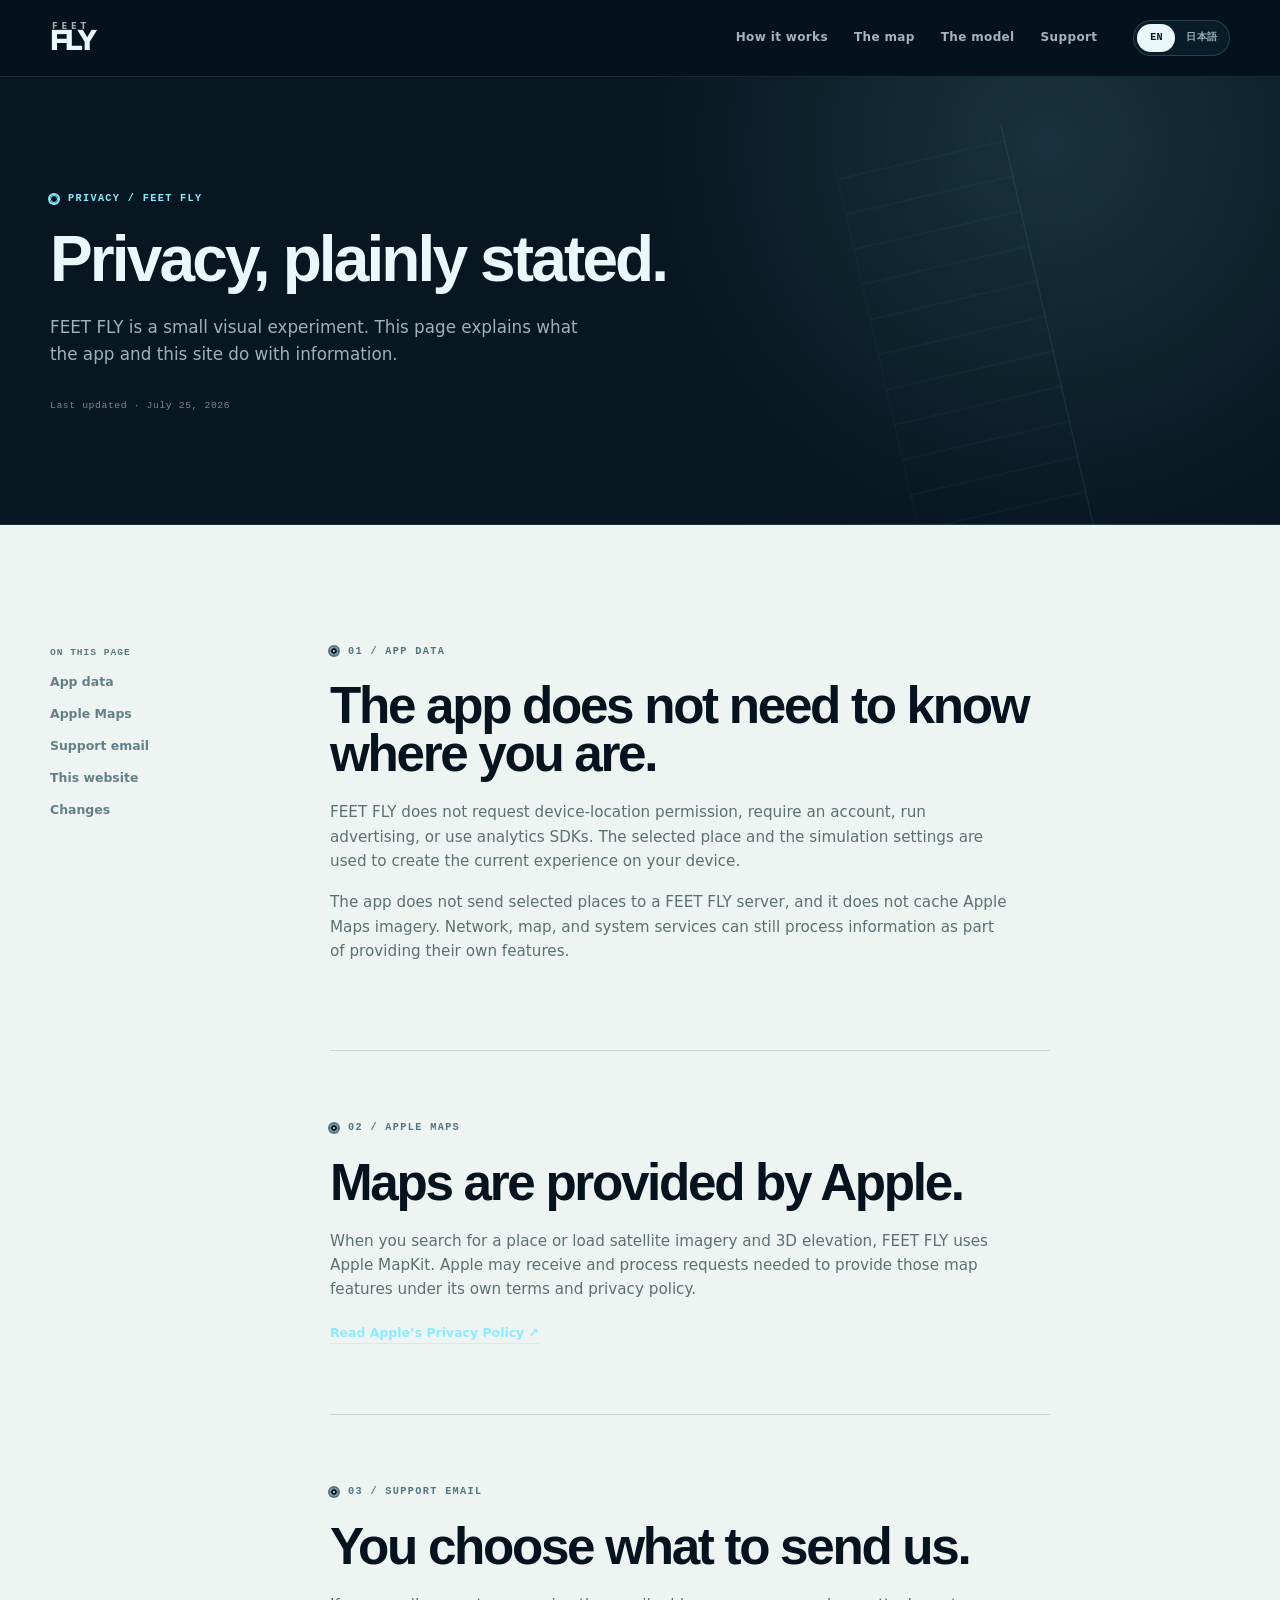
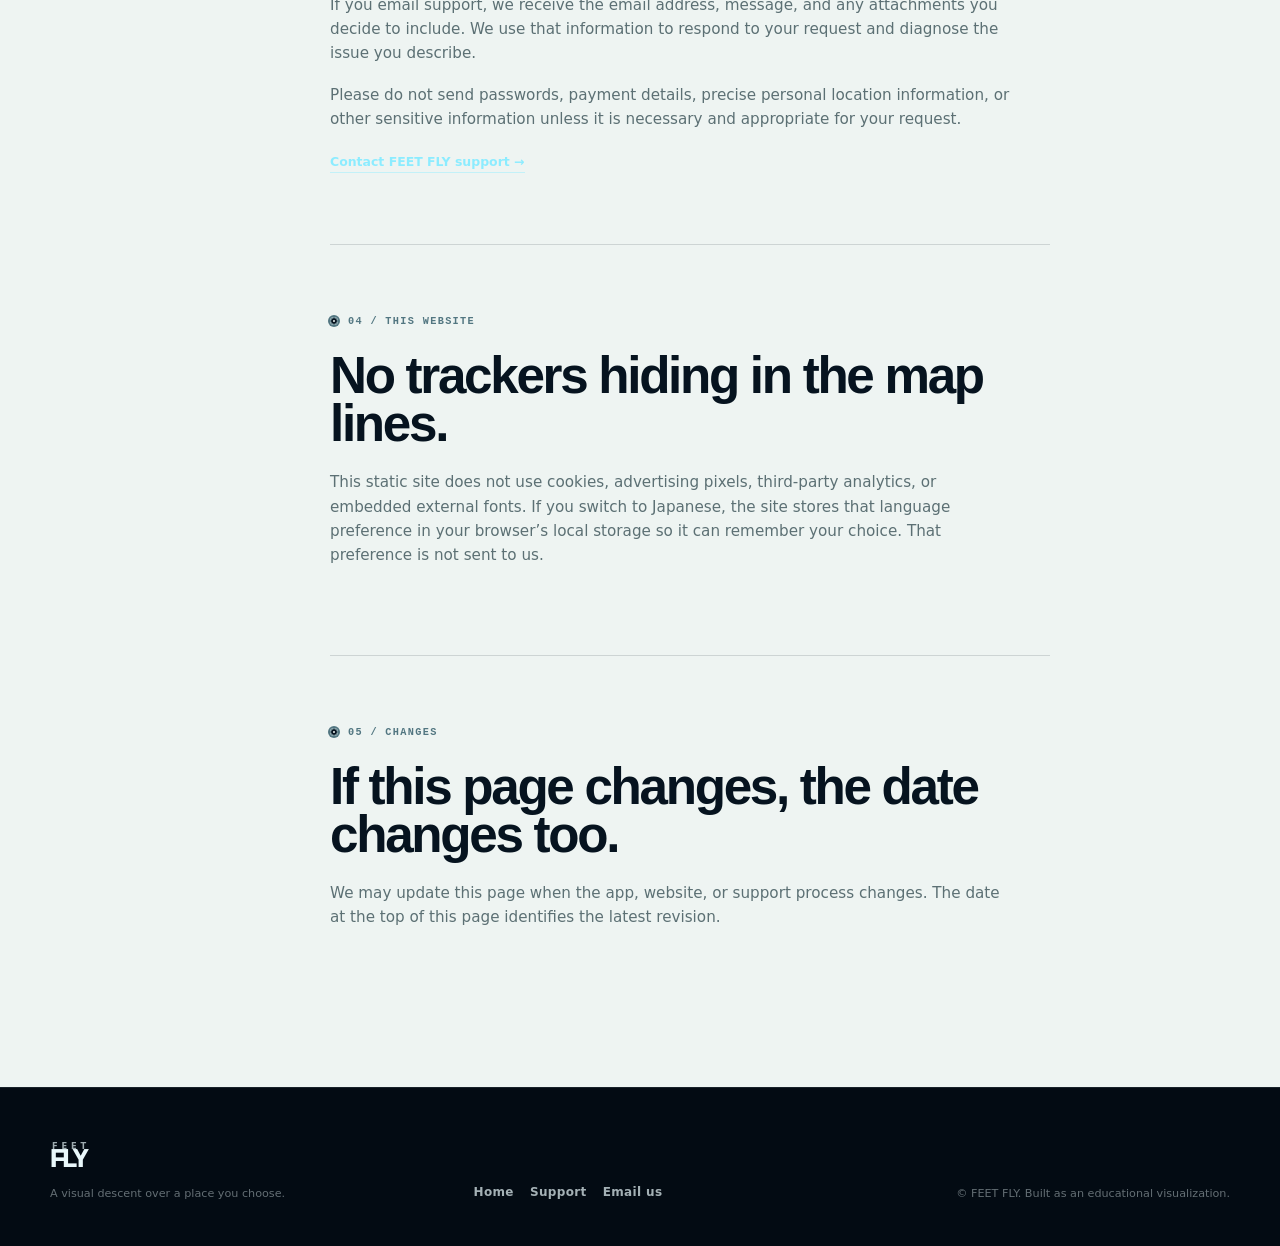
==== docs/privacy/index.html @ aeab9a3f "feat: publish FEET FLY support site" ====
<!doctype html>
<html lang="en">
<head>
  <meta charset="utf-8">
  <meta name="viewport" content="width=device-width, initial-scale=1">
  <meta name="theme-color" content="#06131f">
  <meta name="description" data-i18n-meta="privacy.description" content="Privacy information for the FEET FLY app and website.">
  <link rel="icon" href="../favicon.svg" type="image/svg+xml">
  <title data-i18n="privacy.title">FEET FLY Privacy</title>
  <link rel="stylesheet" href="../styles.css">
</head>
<body data-page="privacy">
  <a class="skip-link" href="#main" data-i18n="common.skip">Skip to content</a>

  <header class="site-header">
    <div class="container nav-shell">
      <a class="brand" href="../" aria-label="FEET FLY home"><span>FEET</span><strong>FLY</strong></a>
      <nav class="site-nav" data-i18n-aria-label="common.nav.primary" aria-label="Primary navigation">
        <a href="../#how-it-works" data-i18n="common.nav.how">How it works</a>
        <a href="../#map-driven" data-i18n="common.nav.map">The map</a>
        <a href="../#model" data-i18n="common.nav.model">The model</a>
        <a href="../support/" data-i18n="common.nav.support">Support</a>
      </nav>
      <div class="header-tools">
        <div class="language-switch" role="group" data-i18n-aria-label="common.language" aria-label="Language">
          <button type="button" class="language-button is-active" data-language="en" aria-pressed="true">EN</button>
          <button type="button" class="language-button" data-language="ja" aria-pressed="false">日本語</button>
        </div>
      </div>
    </div>
  </header>

  <main id="main">
    <section class="subpage-hero privacy-hero" aria-labelledby="page-title">
      <div class="container subpage-hero-inner">
        <p class="eyebrow"><span class="eyebrow-mark"></span><span data-i18n="privacy.hero.eyebrow">Privacy / FEET FLY</span></p>
        <h1 id="page-title" data-i18n="privacy.hero.title">Privacy, plainly stated.</h1>
        <p class="subpage-lede" data-i18n="privacy.hero.lede">FEET FLY is a small visual experiment. This page explains what the app and this site do with information.</p>
        <p class="last-updated"><span data-i18n="privacy.updatedLabel">Last updated</span> · <time datetime="2026-07-25" data-i18n="privacy.updatedDate">July 25, 2026</time></p>
      </div>
    </section>

    <section class="section section-light privacy-section">
      <div class="container privacy-layout">
        <aside class="privacy-index" aria-label="Privacy page sections">
          <span class="contact-kicker" data-i18n="privacy.index.kicker">On this page</span>
          <a href="#app-data" data-i18n="privacy.index.app">App data</a>
          <a href="#maps" data-i18n="privacy.index.maps">Apple Maps</a>
          <a href="#support-data" data-i18n="privacy.index.support">Support email</a>
          <a href="#site-data" data-i18n="privacy.index.site">This website</a>
          <a href="#changes" data-i18n="privacy.index.changes">Changes</a>
        </aside>

        <div class="privacy-copy">
          <section id="app-data" class="privacy-block">
            <p class="eyebrow eyebrow-dark"><span class="eyebrow-mark"></span><span data-i18n="privacy.app.eyebrow">01 / App data</span></p>
            <h2 data-i18n="privacy.app.title">The app does not need to know where you are.</h2>
            <p data-i18n="privacy.app.body1">FEET FLY does not request device-location permission, require an account, run advertising, or use analytics SDKs. The selected place and the simulation settings are used to create the current experience on your device.</p>
            <p data-i18n="privacy.app.body2">The app does not send selected places to a FEET FLY server, and it does not cache Apple Maps imagery. Network, map, and system services can still process information as part of providing their own features.</p>
          </section>

          <section id="maps" class="privacy-block">
            <p class="eyebrow eyebrow-dark"><span class="eyebrow-mark"></span><span data-i18n="privacy.maps.eyebrow">02 / Apple Maps</span></p>
            <h2 data-i18n="privacy.maps.title">Maps are provided by Apple.</h2>
            <p data-i18n="privacy.maps.body">When you search for a place or load satellite imagery and 3D elevation, FEET FLY uses Apple MapKit. Apple may receive and process requests needed to provide those map features under its own terms and privacy policy.</p>
            <a class="text-link" href="https://www.apple.com/legal/privacy/" target="_blank" rel="noreferrer" data-i18n="privacy.maps.link">Read Apple’s Privacy Policy ↗</a>
          </section>

          <section id="support-data" class="privacy-block">
            <p class="eyebrow eyebrow-dark"><span class="eyebrow-mark"></span><span data-i18n="privacy.support.eyebrow">03 / Support email</span></p>
            <h2 data-i18n="privacy.support.title">You choose what to send us.</h2>
            <p data-i18n="privacy.support.body1">If you email support, we receive the email address, message, and any attachments you decide to include. We use that information to respond to your request and diagnose the issue you describe.</p>
            <p data-i18n="privacy.support.body2">Please do not send passwords, payment details, precise personal location information, or other sensitive information unless it is necessary and appropriate for your request.</p>
            <a class="text-link" data-support-link href="mailto:raio.kharlharary@gmail.com" data-i18n="privacy.support.link">Contact FEET FLY support →</a>
          </section>

          <section id="site-data" class="privacy-block">
            <p class="eyebrow eyebrow-dark"><span class="eyebrow-mark"></span><span data-i18n="privacy.site.eyebrow">04 / This website</span></p>
            <h2 data-i18n="privacy.site.title">No trackers hiding in the map lines.</h2>
            <p data-i18n="privacy.site.body">This static site does not use cookies, advertising pixels, third-party analytics, or embedded external fonts. If you switch to Japanese, the site stores that language preference in your browser’s local storage so it can remember your choice. That preference is not sent to us.</p>
          </section>

          <section id="changes" class="privacy-block privacy-block-last">
            <p class="eyebrow eyebrow-dark"><span class="eyebrow-mark"></span><span data-i18n="privacy.changes.eyebrow">05 / Changes</span></p>
            <h2 data-i18n="privacy.changes.title">If this page changes, the date changes too.</h2>
            <p data-i18n="privacy.changes.body">We may update this page when the app, website, or support process changes. The date at the top of this page identifies the latest revision.</p>
          </section>
        </div>
      </div>
    </section>
  </main>

  <footer class="site-footer">
    <div class="container footer-grid">
      <div>
        <a class="brand brand-footer" href="../" aria-label="FEET FLY home"><span>FEET</span><strong>FLY</strong></a>
        <p class="footer-note" data-i18n="common.footer.note">A visual descent over a place you choose.</p>
      </div>
      <div class="footer-links">
        <a href="../" data-i18n="common.nav.home">Home</a>
        <a href="../support/" data-i18n="common.nav.support">Support</a>
        <a data-support-link href="mailto:raio.kharlharary@gmail.com" data-i18n="common.footer.email">Email us</a>
      </div>
      <p class="footer-copyright" data-i18n="common.footer.copyright">© FEET FLY. Built as an educational visualization.</p>
    </div>
  </footer>

  <script src="../site.js" defer></script>
</body>
</html>
---- docs/styles.css ----
@charset "UTF-8";

:root {
  color-scheme: dark;
  --ink: #06131f;
  --ink-deep: #030b13;
  --panel: #0c2230;
  --panel-light: #123545;
  --ice: #e9f8fb;
  --muted: #9cb2bb;
  --muted-dark: #5c747c;
  --line: rgba(205, 241, 246, 0.17);
  --line-dark: rgba(6, 19, 31, 0.14);
  --cyan: #8cecff;
  --cyan-soft: #c7f5fb;
  --amber: #ffb76f;
  --lime: #d9ef9b;
  --paper: #eef4f2;
  --paper-deep: #dce7e4;
  --shadow: 0 24px 80px rgba(0, 10, 17, 0.2);
  --radius-large: 32px;
  --radius-medium: 20px;
  --display: ui-rounded, "Avenir Next", "SF Pro Display", -apple-system, BlinkMacSystemFont, sans-serif;
  --body: ui-sans-serif, system-ui, -apple-system, BlinkMacSystemFont, "Helvetica Neue", sans-serif;
  --mono: ui-monospace, "SF Mono", SFMono-Regular, Menlo, Consolas, monospace;
}

* {
  box-sizing: border-box;
}

html {
  scroll-behavior: smooth;
}

body {
  margin: 0;
  min-width: 320px;
  overflow-x: hidden;
  background: var(--ink);
  color: var(--ice);
  font-family: var(--body);
  font-size: 16px;
  line-height: 1.6;
  text-rendering: optimizeLegibility;
}

body::selection {
  background: var(--cyan);
  color: var(--ink);
}

a {
  color: inherit;
  text-decoration: none;
}

button,
a {
  -webkit-tap-highlight-color: transparent;
}

button {
  color: inherit;
  font: inherit;
}

button:focus-visible,
a:focus-visible,
summary:focus-visible {
  outline: 3px solid var(--amber);
  outline-offset: 4px;
}

img,
svg {
  display: block;
  max-width: 100%;
}

h1,
h2,
h3,
p {
  margin-top: 0;
}

h1,
h2,
h3 {
  font-family: var(--display);
  letter-spacing: -0.045em;
}

h1,
h2,
h3,
p {
  margin-bottom: 0;
}

sup {
  font-size: 0.48em;
  letter-spacing: 0;
  vertical-align: super;
}

.container {
  width: min(1180px, calc(100% - 48px));
  margin: 0 auto;
}

.narrow-container {
  width: min(720px, calc(100% - 48px));
  margin: 0 auto;
}

.skip-link {
  position: fixed;
  top: 12px;
  left: 12px;
  z-index: 50;
  padding: 10px 14px;
  border-radius: 999px;
  background: var(--amber);
  color: var(--ink);
  font-size: 0.78rem;
  font-weight: 800;
  transform: translateY(-160%);
  transition: transform 180ms ease;
}

.skip-link:focus {
  transform: translateY(0);
}

.site-header {
  position: sticky;
  top: 0;
  z-index: 20;
  border-bottom: 1px solid rgba(205, 241, 246, 0.1);
  background: rgba(6, 19, 31, 0.82);
  backdrop-filter: blur(18px);
}

.nav-shell {
  display: flex;
  min-height: 76px;
  align-items: center;
  gap: 36px;
}

.brand {
  display: inline-flex;
  flex-direction: column;
  flex: 0 0 auto;
  width: max-content;
  line-height: 0.82;
  transition: color 180ms ease, transform 180ms ease;
}

.brand:hover {
  color: var(--cyan);
  transform: translateY(-1px);
}

.brand span {
  padding-left: 0.25em;
  color: rgba(233, 248, 251, 0.68);
  font-size: 0.52rem;
  font-weight: 900;
  letter-spacing: 0.46em;
}

.brand strong {
  font-family: var(--display);
  font-size: 1.75rem;
  font-weight: 950;
  letter-spacing: -0.08em;
}

.site-nav {
  display: flex;
  align-items: center;
  gap: 26px;
  margin-left: auto;
}

.site-nav a,
.footer-links a {
  position: relative;
  color: rgba(233, 248, 251, 0.7);
  font-size: 0.75rem;
  font-weight: 750;
  letter-spacing: 0.03em;
  transition: color 180ms ease;
}

.site-nav a::after {
  position: absolute;
  right: 0;
  bottom: -7px;
  left: 0;
  height: 1px;
  background: var(--cyan);
  content: "";
  transform: scaleX(0);
  transform-origin: right;
  transition: transform 180ms ease;
}

.site-nav a:hover,
.site-nav a.is-current,
.footer-links a:hover {
  color: var(--ice);
}

.site-nav a:hover::after,
.site-nav a.is-current::after {
  transform: scaleX(1);
  transform-origin: left;
}

.header-tools {
  flex: 0 0 auto;
}

.language-switch {
  display: inline-flex;
  align-items: center;
  gap: 2px;
  padding: 3px;
  border: 1px solid var(--line);
  border-radius: 999px;
  background: rgba(10, 33, 47, 0.72);
}

.language-button {
  min-width: 38px;
  padding: 6px 9px;
  border: 0;
  border-radius: 999px;
  background: transparent;
  color: var(--muted);
  cursor: pointer;
  font-family: var(--mono);
  font-size: 0.63rem;
  font-weight: 750;
  letter-spacing: 0.02em;
  transition: background 180ms ease, color 180ms ease;
}

.language-button:hover,
.language-button.is-active {
  background: var(--ice);
  color: var(--ink);
}

.hero-section {
  position: relative;
  isolation: isolate;
  min-height: 720px;
  overflow: hidden;
  background:
    radial-gradient(circle at 76% 20%, rgba(140, 236, 255, 0.13), transparent 29rem),
    radial-gradient(circle at 10% 100%, rgba(255, 183, 111, 0.08), transparent 26rem),
    var(--ink);
}

.hero-section::before {
  position: absolute;
  z-index: -1;
  inset: 0;
  background-image: linear-gradient(rgba(140, 236, 255, 0.035) 1px, transparent 1px), linear-gradient(90deg, rgba(140, 236, 255, 0.035) 1px, transparent 1px);
  background-size: 72px 72px;
  mask-image: linear-gradient(to bottom, black, transparent 80%);
  content: "";
  pointer-events: none;
}

.hero-grid {
  display: grid;
  min-height: 720px;
  align-items: center;
  gap: 64px;
  grid-template-columns: minmax(280px, 0.84fr) minmax(400px, 1.16fr);
  padding-top: 84px;
  padding-bottom: 100px;
}

.hero-copy {
  position: relative;
  z-index: 1;
  padding: 22px 0;
}

.eyebrow {
  display: flex;
  align-items: center;
  gap: 10px;
  margin-bottom: 24px;
  color: var(--cyan);
  font-family: var(--mono);
  font-size: 0.64rem;
  font-weight: 750;
  letter-spacing: 0.13em;
  line-height: 1.3;
  text-transform: uppercase;
}

.eyebrow-mark {
  display: inline-block;
  width: 8px;
  height: 8px;
  border: 1px solid currentColor;
  border-radius: 50%;
  box-shadow: inset 0 0 0 2px var(--ink), 0 0 0 2px currentColor;
}

.eyebrow-dark {
  color: #527681;
}

.hero-copy h1 {
  max-width: 620px;
  margin-bottom: 28px;
  color: var(--ice);
  font-size: clamp(4.3rem, 8vw, 7.8rem);
  font-weight: 900;
  letter-spacing: -0.09em;
  line-height: 0.88;
}

.hero-lede {
  max-width: 490px;
  color: var(--muted);
  font-size: clamp(1rem, 1.4vw, 1.17rem);
  line-height: 1.65;
}

.hero-actions {
  display: flex;
  align-items: center;
  flex-wrap: wrap;
  gap: 12px;
  margin-top: 36px;
}

.button {
  display: inline-flex;
  min-height: 48px;
  align-items: center;
  justify-content: center;
  gap: 16px;
  padding: 12px 17px;
  border: 1px solid transparent;
  border-radius: 999px;
  cursor: pointer;
  font-size: 0.78rem;
  font-weight: 800;
  letter-spacing: 0.01em;
  line-height: 1;
  transition: border-color 180ms ease, background 180ms ease, color 180ms ease, transform 180ms ease;
}

.button:hover {
  transform: translateY(-2px);
}

.button-primary {
  background: var(--ice);
  color: var(--ink);
}

.button-primary:hover {
  background: var(--cyan);
}

.button-quiet {
  border-color: var(--line);
  color: var(--ice);
}

.button-quiet:hover {
  border-color: rgba(140, 236, 255, 0.65);
  background: rgba(140, 236, 255, 0.08);
}

.button-arrow {
  font-size: 1.15rem;
  font-weight: 500;
  line-height: 0.7;
}

.availability-chip {
  display: inline-flex;
  align-items: center;
  gap: 8px;
  margin-top: 19px;
  color: rgba(233, 248, 251, 0.58);
  font-family: var(--mono);
  font-size: 0.59rem;
  font-weight: 750;
  letter-spacing: 0.08em;
  text-transform: uppercase;
}

.availability-dot {
  display: inline-block;
  width: 6px;
  height: 6px;
  border: 1px solid var(--amber);
  border-radius: 50%;
}

.hero-note {
  display: flex;
  max-width: 360px;
  align-items: flex-start;
  gap: 12px;
  margin-top: 76px;
}

.note-rule {
  display: block;
  flex: 0 0 24px;
  height: 1px;
  margin-top: 0.65em;
  background: var(--amber);
}

.hero-note p {
  color: rgba(233, 248, 251, 0.48);
  font-size: 0.69rem;
  line-height: 1.45;
}

.hero-visual-wrap {
  position: relative;
  width: 100%;
  max-width: 630px;
  justify-self: end;
}

.visual-caption {
  display: flex;
  align-items: center;
  gap: 12px;
  margin-bottom: 14px;
  color: rgba(233, 248, 251, 0.48);
  font-family: var(--mono);
  font-size: 0.58rem;
  letter-spacing: 0.1em;
}

.caption-line {
  flex: 1;
  height: 1px;
  background: var(--line);
}

.flight-panel {
  position: relative;
  overflow: hidden;
  border: 1px solid rgba(205, 241, 246, 0.22);
  border-radius: var(--radius-large);
  background: linear-gradient(145deg, rgba(17, 54, 69, 0.88), rgba(5, 18, 29, 0.96));
  box-shadow: 0 38px 100px rgba(0, 0, 0, 0.34), inset 0 1px 0 rgba(233, 248, 251, 0.09);
  transform: rotate(1.2deg);
  transition: transform 500ms cubic-bezier(0.22, 1, 0.36, 1), box-shadow 500ms ease;
}

.flight-panel:hover,
.flight-panel.is-descending {
  box-shadow: 0 46px 120px rgba(0, 0, 0, 0.43), inset 0 1px 0 rgba(233, 248, 251, 0.12);
  transform: rotate(0deg) translateY(-4px);
}

.flight-panel-top,
.flight-panel-bottom {
  display: flex;
  align-items: center;
  justify-content: space-between;
  gap: 16px;
  padding: 18px 22px;
}

.flight-panel-top {
  border-bottom: 1px solid rgba(205, 241, 246, 0.12);
  color: rgba(233, 248, 251, 0.55);
  font-family: var(--mono);
  font-size: 0.57rem;
  letter-spacing: 0.08em;
}

.live-status {
  display: inline-flex;
  align-items: center;
  gap: 8px;
}

.status-dot {
  display: inline-block;
  width: 7px;
  height: 7px;
  border-radius: 50%;
  background: var(--lime);
  box-shadow: 0 0 0 4px rgba(217, 239, 155, 0.1), 0 0 18px rgba(217, 239, 155, 0.55);
}

.panel-location {
  overflow: hidden;
  max-width: 46%;
  text-overflow: ellipsis;
  white-space: nowrap;
}

.map-art {
  position: relative;
  min-height: 532px;
  overflow: hidden;
  background:
    radial-gradient(circle at 56% 15%, rgba(140, 236, 255, 0.17), transparent 24%),
    linear-gradient(135deg, #0c2a39, #071721 76%);
}

.map-art::before,
.console-map::before {
  position: absolute;
  z-index: 1;
  inset: 0;
  background: linear-gradient(120deg, transparent 28%, rgba(140, 236, 255, 0.05) 29%, transparent 30%), linear-gradient(25deg, transparent 64%, rgba(255, 183, 111, 0.05) 65%, transparent 66%);
  background-size: 92px 92px, 137px 137px;
  content: "";
  pointer-events: none;
}

.map-svg {
  position: absolute;
  z-index: 0;
  inset: 0;
  width: 100%;
  height: 100%;
}

.contour {
  fill: none;
  stroke: rgba(177, 232, 237, 0.24);
  stroke-width: 1.1;
}

.contour-far {
  stroke: rgba(177, 232, 237, 0.13);
}

.contour-strong {
  stroke: rgba(255, 183, 111, 0.24);
}

.road-line {
  fill: none;
  stroke: rgba(233, 248, 251, 0.16);
  stroke-width: 1.2;
}

.road-line-light {
  stroke: rgba(140, 236, 255, 0.22);
}

.route-line {
  stroke-dasharray: 900;
  stroke-dashoffset: 260;
}

.route-dash {
  opacity: 0.75;
}

.map-label,
.map-coordinates {
  position: absolute;
  z-index: 3;
  color: rgba(233, 248, 251, 0.57);
  font-family: var(--mono);
  font-size: 0.56rem;
  letter-spacing: 0.11em;
}

.map-label-top {
  top: 27px;
  left: 27px;
}

.map-label-bottom {
  right: 28px;
  bottom: 30px;
  color: var(--lime);
}

.map-coordinates {
  right: 25px;
  bottom: 65px;
  display: grid;
  gap: 3px;
  color: rgba(233, 248, 251, 0.42);
  font-size: 0.49rem;
  text-align: right;
}

.flight-marker {
  position: absolute;
  z-index: 4;
  top: 12%;
  left: 51.8%;
  display: grid;
  width: 22px;
  height: 22px;
  place-items: center;
  border: 1px solid rgba(233, 248, 251, 0.9);
  border-radius: 50%;
  background: rgba(6, 19, 31, 0.88);
  box-shadow: 0 0 0 6px rgba(140, 236, 255, 0.1), 0 0 28px rgba(140, 236, 255, 0.42);
  transform: translate(-50%, -50%);
}

.flight-marker span {
  width: 6px;
  height: 6px;
  border-radius: 50%;
  background: var(--cyan);
}

.altitude-readout {
  position: absolute;
  z-index: 3;
  right: 26px;
  bottom: 28px;
  text-align: right;
}

.readout-label {
  display: block;
  color: rgba(233, 248, 251, 0.5);
  font-family: var(--mono);
  font-size: 0.54rem;
  font-weight: 750;
  letter-spacing: 0.13em;
  line-height: 1.2;
  text-transform: uppercase;
}

.readout-value {
  display: flex;
  align-items: baseline;
  justify-content: flex-end;
  gap: 7px;
  margin-top: 4px;
}

.readout-value strong {
  color: var(--ice);
  font-family: var(--mono);
  font-size: clamp(2rem, 4vw, 3.25rem);
  font-weight: 500;
  letter-spacing: -0.09em;
  line-height: 0.9;
}

.readout-value span {
  color: var(--cyan);
  font-family: var(--mono);
  font-size: 0.65rem;
  font-weight: 750;
}

.flight-panel-bottom {
  border-top: 1px solid rgba(205, 241, 246, 0.12);
}

.phase-readout {
  display: block;
  margin-top: 5px;
  color: var(--cyan);
  font-family: var(--mono);
  font-size: 0.62rem;
  font-weight: 800;
  letter-spacing: 0.11em;
}

.demo-button {
  display: inline-flex;
  align-items: center;
  gap: 9px;
  padding: 11px 13px 11px 10px;
  border: 1px solid rgba(140, 236, 255, 0.3);
  border-radius: 999px;
  background: rgba(140, 236, 255, 0.08);
  color: var(--ice);
  cursor: pointer;
  font-size: 0.72rem;
  font-weight: 800;
  transition: background 180ms ease, border-color 180ms ease, transform 180ms ease;
}

.demo-button:hover {
  border-color: var(--cyan);
  background: rgba(140, 236, 255, 0.17);
  transform: translateY(-1px);
}

.demo-button-icon {
  display: grid;
  width: 24px;
  height: 24px;
  place-items: center;
  border-radius: 50%;
  background: var(--cyan);
  color: var(--ink);
  font-size: 1rem;
  line-height: 1;
}

.visual-footnote {
  margin-top: 15px;
  color: rgba(233, 248, 251, 0.36);
  font-family: var(--mono);
  font-size: 0.58rem;
  letter-spacing: 0.04em;
}

.signal-strip {
  border-top: 1px solid rgba(205, 241, 246, 0.1);
  border-bottom: 1px solid rgba(205, 241, 246, 0.1);
  background: #0a1d2a;
}

.signal-grid {
  display: grid;
  grid-template-columns: repeat(4, 1fr);
}

.signal-item {
  display: flex;
  min-height: 76px;
  align-items: center;
  gap: 12px;
  padding: 18px 20px;
  border-right: 1px solid rgba(205, 241, 246, 0.1);
  color: var(--muted);
  font-family: var(--mono);
  font-size: 0.62rem;
  font-weight: 700;
  letter-spacing: 0.04em;
}

.signal-item:first-child {
  border-left: 1px solid rgba(205, 241, 246, 0.1);
}

.signal-item-accent {
  color: var(--lime);
}

.signal-symbol {
  display: grid;
  width: 24px;
  height: 24px;
  flex: 0 0 24px;
  place-items: center;
  border: 1px solid currentColor;
  border-radius: 50%;
  font-size: 0.9rem;
  font-weight: 400;
}

.section {
  padding: 140px 0;
}

.section-light {
  background: var(--paper);
  color: var(--ink);
}

.section-dark {
  background: var(--ink);
  color: var(--ice);
}

.section-heading {
  max-width: 790px;
}

.section-heading-wide {
  margin-bottom: 62px;
}

.section-heading h2,
.section-copy h2,
.closing-inner h2,
.subpage-hero h1,
.support-closing h2,
.privacy-block h2 {
  font-size: clamp(2.8rem, 5vw, 5.3rem);
  font-weight: 900;
  line-height: 0.94;
}

.section-intro {
  max-width: 480px;
  margin-top: 25px;
  color: var(--muted-dark);
  font-size: 1.02rem;
}

.steps-grid {
  display: grid;
  gap: 16px;
  grid-template-columns: repeat(3, 1fr);
}

.step-card {
  min-height: 330px;
  padding: 25px;
  border: 1px solid rgba(6, 19, 31, 0.12);
  border-radius: var(--radius-medium);
  background: rgba(255, 255, 255, 0.33);
  transition: border-color 180ms ease, background 180ms ease, transform 180ms ease;
}

.step-card:hover {
  border-color: rgba(6, 19, 31, 0.28);
  background: rgba(255, 255, 255, 0.68);
  transform: translateY(-5px);
}

.step-card-raised {
  background: #d4e4df;
  transform: translateY(-18px);
}

.step-card-raised:hover {
  transform: translateY(-23px);
}

.step-top {
  display: flex;
  align-items: center;
  justify-content: space-between;
  margin-bottom: 66px;
}

.step-number {
  color: #59777e;
  font-family: var(--mono);
  font-size: 0.7rem;
  font-weight: 800;
  letter-spacing: 0.1em;
}

.step-icon {
  display: grid;
  width: 42px;
  height: 42px;
  place-items: center;
  border: 1px solid rgba(6, 19, 31, 0.2);
  border-radius: 50%;
  color: #1a4a56;
  font-size: 1.4rem;
  line-height: 1;
}

.step-card h3 {
  margin-bottom: 12px;
  font-size: 1.55rem;
  font-weight: 850;
  letter-spacing: -0.06em;
}

.step-card p {
  color: #587079;
  font-size: 0.9rem;
  line-height: 1.55;
}

.step-meta {
  display: inline-block;
  margin-top: 25px;
  color: #66858c;
  font-family: var(--mono);
  font-size: 0.6rem;
  font-weight: 800;
  letter-spacing: 0.12em;
}

.map-section {
  position: relative;
  overflow: hidden;
  background:
    radial-gradient(circle at 82% 42%, rgba(140, 236, 255, 0.1), transparent 28rem),
    #071722;
}

.map-section::after {
  position: absolute;
  right: -180px;
  bottom: -240px;
  width: 520px;
  height: 520px;
  border: 1px solid rgba(140, 236, 255, 0.13);
  border-radius: 50%;
  box-shadow: 0 0 0 46px rgba(140, 236, 255, 0.04), 0 0 0 96px rgba(140, 236, 255, 0.025);
  content: "";
  pointer-events: none;
}

.split-grid {
  display: grid;
  align-items: center;
  gap: 86px;
  grid-template-columns: minmax(260px, 0.8fr) minmax(420px, 1.2fr);
}

.section-copy {
  position: relative;
  z-index: 1;
}

.section-copy h2 {
  max-width: 560px;
  margin-bottom: 25px;
}

.section-copy > p:not(.eyebrow) {
  max-width: 520px;
  color: var(--muted);
  font-size: 1rem;
}

.feature-list {
  display: grid;
  gap: 13px;
  margin: 34px 0 30px;
  padding: 0;
  list-style: none;
}

.feature-list li {
  display: flex;
  align-items: flex-start;
  gap: 11px;
  color: rgba(233, 248, 251, 0.78);
  font-size: 0.85rem;
}

.feature-check {
  display: inline-block;
  color: var(--cyan);
  font-family: var(--mono);
  font-weight: 700;
}

.text-link {
  display: inline-flex;
  align-items: center;
  border-bottom: 1px solid rgba(140, 236, 255, 0.44);
  color: var(--cyan);
  font-size: 0.78rem;
  font-weight: 800;
  transition: border-color 180ms ease, color 180ms ease;
}

.text-link:hover {
  border-color: var(--ice);
  color: var(--ice);
}

.console-card {
  position: relative;
  z-index: 1;
  overflow: hidden;
  border: 1px solid rgba(205, 241, 246, 0.18);
  border-radius: 25px;
  background: #0b2634;
  box-shadow: var(--shadow);
  transform: rotate(-1.3deg);
}

.console-top,
.console-bottom {
  display: flex;
  align-items: center;
  justify-content: space-between;
  gap: 14px;
  padding: 17px 20px;
  color: rgba(233, 248, 251, 0.45);
  font-family: var(--mono);
  font-size: 0.54rem;
  letter-spacing: 0.08em;
}

.console-top {
  border-bottom: 1px solid rgba(205, 241, 246, 0.12);
}

.console-bottom {
  border-top: 1px solid rgba(205, 241, 246, 0.12);
}

.console-chip {
  padding: 5px 8px;
  border: 1px solid rgba(140, 236, 255, 0.32);
  border-radius: 999px;
  color: var(--cyan);
  font-size: 0.53rem;
  font-weight: 800;
}

.console-coordinates {
  overflow: hidden;
  text-overflow: ellipsis;
  white-space: nowrap;
}

.console-map {
  position: relative;
  min-height: 430px;
  overflow: hidden;
  background: linear-gradient(135deg, #0d3542, #081821 72%);
}

.console-lines {
  position: absolute;
  inset: -30% -20%;
  background:
    repeating-radial-gradient(ellipse at 55% 62%, transparent 0 33px, rgba(140, 236, 255, 0.1) 34px 35px, transparent 36px 60px),
    linear-gradient(128deg, transparent 38%, rgba(255, 183, 111, 0.15) 38.2% 38.5%, transparent 38.8% 58%, rgba(140, 236, 255, 0.11) 58.2% 58.5%, transparent 58.8%);
  transform: rotate(-8deg);
}

.console-route {
  position: absolute;
  top: 0;
  bottom: 0;
  left: 52%;
  width: 1px;
  background: linear-gradient(var(--cyan), var(--amber) 65%, var(--lime));
  box-shadow: 0 0 15px rgba(140, 236, 255, 0.44);
}

.console-route::before,
.console-route::after {
  position: absolute;
  left: 50%;
  width: 8px;
  height: 8px;
  border: 1px solid var(--ice);
  border-radius: 50%;
  background: var(--ink);
  content: "";
  transform: translateX(-50%);
}

.console-route::before {
  top: 17%;
}

.console-route::after {
  bottom: 13%;
  border-color: var(--lime);
}

.console-route span {
  position: absolute;
  top: 34%;
  left: 50%;
  width: 16px;
  height: 16px;
  border: 1px solid var(--ice);
  border-radius: 50%;
  background: rgba(6, 19, 31, 0.8);
  box-shadow: 0 0 0 6px rgba(140, 236, 255, 0.1), 0 0 20px rgba(140, 236, 255, 0.45);
  transform: translateX(-50%);
}

.console-readout {
  position: absolute;
  z-index: 2;
  display: grid;
  gap: 4px;
  padding: 11px 13px;
  border: 1px solid rgba(205, 241, 246, 0.17);
  border-radius: 11px;
  background: rgba(6, 19, 31, 0.58);
  backdrop-filter: blur(6px);
}

.console-readout small {
  color: rgba(233, 248, 251, 0.52);
  font-family: var(--mono);
  font-size: 0.48rem;
  letter-spacing: 0.1em;
}

.console-readout strong {
  font-family: var(--mono);
  font-size: 1.48rem;
  font-weight: 500;
  letter-spacing: -0.08em;
  line-height: 1;
}

.console-readout span {
  color: var(--cyan);
  font-family: var(--mono);
  font-size: 0.55rem;
  font-weight: 700;
}

.console-readout-alt {
  top: 23px;
  left: 23px;
}

.console-readout-speed {
  right: 23px;
  bottom: 25px;
  text-align: right;
}

.console-phase {
  position: absolute;
  right: 24px;
  top: 24px;
  display: inline-flex;
  align-items: center;
  gap: 8px;
  color: rgba(233, 248, 251, 0.62);
  font-family: var(--mono);
  font-size: 0.51rem;
  letter-spacing: 0.08em;
  text-align: right;
}

.model-section {
  padding-bottom: 120px;
}

.model-grid {
  display: grid;
  gap: 16px;
  grid-template-columns: repeat(3, 1fr);
}

.model-card {
  min-height: 278px;
  padding: 26px;
  border: 1px solid rgba(6, 19, 31, 0.14);
  border-radius: var(--radius-medium);
  background: rgba(255, 255, 255, 0.4);
}

.model-card-accent {
  border-color: rgba(101, 133, 117, 0.45);
  background: #dae8d8;
}

.model-index {
  display: grid;
  width: 40px;
  height: 40px;
  margin-bottom: 47px;
  place-items: center;
  border: 1px solid rgba(6, 19, 31, 0.22);
  border-radius: 50%;
  color: #1f4f58;
  font-family: var(--mono);
  font-size: 1rem;
}

.model-card h3 {
  margin-bottom: 6px;
  font-size: 1.45rem;
}

.model-value {
  margin-bottom: 15px;
  color: #1d535e;
  font-family: var(--mono);
  font-size: 1.24rem;
}

.model-value span {
  font-size: 0.63rem;
}

.model-card > p:last-child {
  color: #61767a;
  font-size: 0.86rem;
  line-height: 1.5;
}

.boundary-card {
  display: grid;
  grid-template-columns: minmax(180px, 0.4fr) 1fr;
  gap: 32px;
  margin-top: 42px;
  padding: 24px 26px;
  border: 1px solid rgba(114, 134, 85, 0.42);
  border-radius: var(--radius-medium);
  background: #e3edd0;
}

.boundary-label {
  display: flex;
  align-items: flex-start;
  gap: 10px;
  color: #4f693f;
  font-family: var(--mono);
  font-size: 0.62rem;
  font-weight: 850;
  letter-spacing: 0.1em;
}

.boundary-dot {
  display: inline-block;
  width: 8px;
  height: 8px;
  margin-top: 0.35em;
  border-radius: 50%;
  background: #86a859;
}

.boundary-card p {
  max-width: 680px;
  color: #526657;
  font-size: 0.9rem;
}

.closing-section {
  position: relative;
  overflow: hidden;
  padding: 105px 0;
  background: #0d2b39;
}

.closing-section::before {
  position: absolute;
  top: -180px;
  right: 11%;
  width: 500px;
  height: 500px;
  border: 1px solid rgba(140, 236, 255, 0.15);
  border-radius: 50%;
  box-shadow: 0 0 0 54px rgba(140, 236, 255, 0.045), 0 0 0 108px rgba(140, 236, 255, 0.02);
  content: "";
  pointer-events: none;
}

.closing-inner {
  position: relative;
  z-index: 1;
  display: flex;
  align-items: flex-end;
  justify-content: space-between;
  gap: 40px;
}

.closing-inner h2 {
  max-width: 600px;
  margin-bottom: 18px;
  color: var(--ice);
}

.closing-inner p:not(.eyebrow) {
  max-width: 520px;
  color: var(--muted);
}

.site-footer {
  border-top: 1px solid rgba(205, 241, 246, 0.1);
  background: var(--ink-deep);
}

.footer-grid {
  display: grid;
  align-items: end;
  gap: 30px;
  grid-template-columns: 1.3fr 1fr 1.4fr;
  padding-top: 43px;
  padding-bottom: 43px;
}

.brand-footer strong {
  font-size: 1.45rem;
}

.footer-note,
.footer-copyright {
  margin-top: 16px;
  color: rgba(233, 248, 251, 0.42);
  font-size: 0.7rem;
}

.footer-links {
  display: flex;
  flex-wrap: wrap;
  gap: 16px;
}

.footer-copyright {
  margin: 0;
  text-align: right;
}

.subpage-hero {
  position: relative;
  overflow: hidden;
  border-bottom: 1px solid rgba(205, 241, 246, 0.1);
  background:
    radial-gradient(circle at 82% 15%, rgba(140, 236, 255, 0.13), transparent 25rem),
    #071722;
}

.subpage-hero::after {
  position: absolute;
  top: 60px;
  right: 8%;
  width: 240px;
  height: 520px;
  border-right: 1px solid rgba(140, 236, 255, 0.2);
  border-left: 1px solid rgba(140, 236, 255, 0.07);
  background: repeating-linear-gradient(0deg, transparent 0 34px, rgba(140, 236, 255, 0.08) 35px 36px);
  content: "";
  opacity: 0.55;
  pointer-events: none;
  transform: rotate(17deg);
}

.subpage-hero-inner {
  position: relative;
  z-index: 1;
  padding-top: 115px;
  padding-bottom: 110px;
}

.subpage-hero h1 {
  max-width: 800px;
  margin-bottom: 25px;
}

.subpage-lede {
  max-width: 550px;
  color: var(--muted);
  font-size: 1.05rem;
}

.subpage-hero .button {
  margin-top: 32px;
}

.last-updated {
  margin-top: 30px;
  color: rgba(233, 248, 251, 0.5);
  font-family: var(--mono);
  font-size: 0.61rem;
  letter-spacing: 0.06em;
}

.support-section,
.privacy-section {
  padding-top: 120px;
}

.support-grid {
  display: grid;
  align-items: start;
  gap: 86px;
  grid-template-columns: minmax(220px, 0.62fr) minmax(400px, 1.38fr);
}

.contact-card {
  position: sticky;
  top: 108px;
  padding: 25px;
  border: 1px solid rgba(6, 19, 31, 0.14);
  border-radius: var(--radius-medium);
  background: #d4e4df;
}

.contact-kicker {
  display: block;
  color: #5d7a80;
  font-family: var(--mono);
  font-size: 0.6rem;
  font-weight: 800;
  letter-spacing: 0.1em;
  text-transform: uppercase;
}

.contact-card h2 {
  margin-top: 18px;
  color: var(--ink);
  font-size: 2.15rem;
  font-weight: 900;
  line-height: 0.98;
}

.contact-list {
  display: grid;
  gap: 12px;
  margin: 34px 0 0;
  padding: 0;
  list-style: none;
}

.contact-list li {
  display: grid;
  grid-template-columns: 25px 1fr;
  gap: 10px;
  color: #4e686e;
  font-size: 0.8rem;
  line-height: 1.35;
}

.contact-list li > span:first-child {
  color: #6c888c;
  font-family: var(--mono);
  font-size: 0.59rem;
  font-weight: 800;
}

.contact-small {
  margin-top: 33px;
  color: #6a7e7e;
  font-size: 0.7rem;
  line-height: 1.45;
}

.compact-heading {
  margin-bottom: 35px;
}

.compact-heading h2 {
  font-size: clamp(2.6rem, 4vw, 4rem);
}

.faq-list {
  border-top: 1px solid rgba(6, 19, 31, 0.17);
}

.faq-list details {
  border-bottom: 1px solid rgba(6, 19, 31, 0.17);
}

.faq-list summary {
  position: relative;
  display: flex;
  min-height: 78px;
  align-items: center;
  justify-content: space-between;
  gap: 22px;
  padding: 18px 39px 18px 0;
  cursor: pointer;
  color: var(--ink);
  font-family: var(--display);
  font-size: 1.1rem;
  font-weight: 800;
  letter-spacing: -0.03em;
  list-style: none;
}

.faq-list summary::-webkit-details-marker {
  display: none;
}

.faq-list summary::after {
  position: absolute;
  right: 2px;
  content: "+";
  color: #51727a;
  font-family: var(--mono);
  font-size: 1.3rem;
  font-weight: 400;
  transition: transform 180ms ease;
}

.faq-list details[open] summary::after {
  transform: rotate(45deg);
}

.faq-list details p {
  max-width: 650px;
  padding: 0 38px 23px 0;
  color: #5d7378;
  font-size: 0.88rem;
  line-height: 1.65;
}

.support-closing {
  padding: 120px 0;
  background:
    radial-gradient(circle at 70% 45%, rgba(255, 183, 111, 0.09), transparent 25rem),
    var(--ink);
}

.support-closing h2 {
  max-width: 620px;
  margin-bottom: 20px;
}

.support-closing p:not(.eyebrow) {
  max-width: 530px;
  margin-bottom: 28px;
  color: var(--muted);
}

.text-link-light {
  color: var(--cyan);
}

.privacy-hero::after {
  right: 17%;
  width: 170px;
  transform: rotate(-13deg);
}

.privacy-layout {
  display: grid;
  align-items: start;
  gap: 90px;
  grid-template-columns: 190px minmax(400px, 720px);
}

.privacy-index {
  position: sticky;
  top: 108px;
  display: grid;
  gap: 12px;
}

.privacy-index a {
  color: #638088;
  font-size: 0.78rem;
  font-weight: 700;
  transition: color 180ms ease;
}

.privacy-index a:hover {
  color: var(--ink);
}

.privacy-copy {
  min-width: 0;
}

.privacy-block {
  padding-bottom: 70px;
  border-bottom: 1px solid rgba(6, 19, 31, 0.14);
}

.privacy-block + .privacy-block {
  padding-top: 70px;
}

.privacy-block-last {
  padding-bottom: 0;
  border-bottom: 0;
}

.privacy-block h2 {
  max-width: 700px;
  margin-bottom: 22px;
  color: var(--ink);
  font-size: clamp(2.25rem, 4vw, 4.1rem);
}

.privacy-block p:not(.eyebrow) {
  max-width: 680px;
  margin-bottom: 17px;
  color: #5c7074;
  font-size: 0.95rem;
}

.not-found-page {
  min-height: 100vh;
  padding: 42px 0;
  background:
    radial-gradient(circle at 80% 20%, rgba(140, 236, 255, 0.14), transparent 28rem),
    var(--ink);
}

.not-found-page .eyebrow {
  margin-top: 155px;
}

.not-found-page h1 {
  max-width: 650px;
  margin-bottom: 22px;
  font-size: clamp(3.2rem, 7vw, 6.6rem);
  line-height: 0.9;
}

.not-found-page p:not(.eyebrow) {
  max-width: 480px;
  color: var(--muted);
}

.not-found-page .button {
  margin-top: 32px;
}

@keyframes descend-marker {
  0% {
    top: 12%;
  }
  100% {
    top: 84%;
  }
}

@keyframes reveal-route {
  0% {
    stroke-dashoffset: 260;
  }
  100% {
    stroke-dashoffset: 0;
  }
}

@keyframes marker-pulse {
  0%,
  100% {
    box-shadow: 0 0 0 6px rgba(140, 236, 255, 0.1), 0 0 28px rgba(140, 236, 255, 0.42);
  }
  50% {
    box-shadow: 0 0 0 12px rgba(140, 236, 255, 0.03), 0 0 38px rgba(140, 236, 255, 0.65);
  }
}

.flight-panel.is-descending .flight-marker {
  animation: descend-marker 5s cubic-bezier(0.2, 0.72, 0.24, 1) forwards, marker-pulse 1.7s ease-in-out infinite;
}

.flight-panel.is-descending .route-line {
  animation: reveal-route 5s cubic-bezier(0.2, 0.72, 0.24, 1) forwards;
}

.flight-panel.has-landed .flight-marker {
  top: 84%;
}

@media (max-width: 1020px) {
  .nav-shell {
    gap: 24px;
  }

  .site-nav {
    gap: 18px;
  }

  .hero-grid {
    gap: 40px;
    grid-template-columns: minmax(250px, 0.75fr) minmax(380px, 1.25fr);
  }

  .hero-copy h1 {
    font-size: clamp(3.8rem, 8vw, 6.2rem);
  }

  .split-grid {
    gap: 50px;
  }

  .privacy-layout {
    gap: 55px;
  }
}

@media (max-width: 820px) {
  .container,
  .narrow-container {
    width: min(100% - 36px, 680px);
  }

  .nav-shell {
    min-height: auto;
    flex-wrap: wrap;
    padding-top: 17px;
    padding-bottom: 15px;
  }

  .site-nav {
    order: 3;
    width: 100%;
    justify-content: space-between;
    gap: 14px;
    overflow-x: auto;
    padding-top: 3px;
    scrollbar-width: none;
  }

  .site-nav::-webkit-scrollbar {
    display: none;
  }

  .header-tools {
    margin-left: auto;
  }

  .hero-section,
  .hero-grid {
    min-height: auto;
  }

  .hero-grid {
    grid-template-columns: 1fr;
    padding-top: 74px;
    padding-bottom: 80px;
  }

  .hero-copy h1 {
    max-width: 560px;
    font-size: clamp(4.2rem, 15vw, 7rem);
  }

  .hero-lede {
    max-width: 580px;
  }

  .hero-note {
    margin-top: 45px;
  }

  .hero-visual-wrap {
    max-width: 650px;
    justify-self: start;
  }

  .signal-grid {
    grid-template-columns: repeat(2, 1fr);
  }

  .signal-item:nth-child(3) {
    border-left: 1px solid rgba(205, 241, 246, 0.1);
  }

  .section {
    padding: 100px 0;
  }

  .steps-grid,
  .model-grid {
    grid-template-columns: 1fr;
  }

  .step-card,
  .step-card-raised {
    min-height: auto;
    transform: none;
  }

  .step-card:hover,
  .step-card-raised:hover {
    transform: translateY(-4px);
  }

  .step-top {
    margin-bottom: 42px;
  }

  .split-grid,
  .support-grid,
  .privacy-layout {
    grid-template-columns: 1fr;
  }

  .split-grid {
    gap: 56px;
  }

  .console-card {
    max-width: 650px;
  }

  .contact-card,
  .privacy-index {
    position: static;
  }

  .privacy-index {
    display: flex;
    flex-wrap: wrap;
    gap: 11px 20px;
    padding-bottom: 12px;
    border-bottom: 1px solid rgba(6, 19, 31, 0.14);
  }

  .privacy-index .contact-kicker {
    width: 100%;
  }

  .footer-grid {
    grid-template-columns: 1fr 1fr;
  }

  .footer-copyright {
    grid-column: 1 / -1;
    text-align: left;
  }
}

@media (max-width: 560px) {
  .container,
  .narrow-container {
    width: min(100% - 28px, 680px);
  }

  .nav-shell {
    gap: 16px;
  }

  .site-nav a {
    font-size: 0.67rem;
    white-space: nowrap;
  }

  .brand strong {
    font-size: 1.55rem;
  }

  .hero-grid {
    padding-top: 58px;
    padding-bottom: 65px;
  }

  .hero-copy h1 {
    margin-bottom: 23px;
    font-size: clamp(3.35rem, 17vw, 5.3rem);
  }

  .hero-actions {
    align-items: stretch;
    flex-direction: column;
  }

  .hero-actions .button {
    width: max-content;
  }

  .flight-panel {
    border-radius: 23px;
  }

  .flight-panel-top,
  .flight-panel-bottom {
    padding: 15px;
  }

  .flight-panel-top {
    font-size: 0.49rem;
  }

  .map-art {
    min-height: 430px;
  }

  .map-label-top {
    top: 20px;
    left: 19px;
  }

  .map-label-bottom {
    right: 19px;
    bottom: 22px;
  }

  .altitude-readout {
    right: 19px;
    bottom: 20px;
  }

  .map-coordinates {
    right: 19px;
    bottom: 58px;
  }

  .flight-panel-bottom {
    align-items: flex-end;
  }

  .demo-button {
    max-width: 170px;
    padding-right: 10px;
    font-size: 0.64rem;
    text-align: left;
  }

  .signal-item {
    min-height: 65px;
    padding: 14px 12px;
    font-size: 0.56rem;
  }

  .signal-symbol {
    width: 20px;
    height: 20px;
    flex-basis: 20px;
    font-size: 0.76rem;
  }

  .section {
    padding: 82px 0;
  }

  .section-heading-wide {
    margin-bottom: 42px;
  }

  .section-heading h2,
  .section-copy h2,
  .closing-inner h2,
  .subpage-hero h1,
  .support-closing h2,
  .privacy-block h2 {
    font-size: clamp(2.6rem, 13vw, 4.2rem);
  }

  .step-card,
  .model-card,
  .contact-card {
    padding: 21px;
  }

  .console-top,
  .console-bottom {
    padding: 14px;
    font-size: 0.47rem;
  }

  .console-map {
    min-height: 345px;
  }

  .console-readout-alt {
    top: 17px;
    left: 17px;
  }

  .console-readout-speed {
    right: 17px;
    bottom: 18px;
  }

  .console-phase {
    top: 18px;
    right: 17px;
    max-width: 125px;
    font-size: 0.45rem;
  }

  .boundary-card {
    grid-template-columns: 1fr;
    gap: 16px;
    padding: 21px;
  }

  .closing-inner {
    align-items: flex-start;
    flex-direction: column;
  }

  .footer-grid {
    grid-template-columns: 1fr;
  }

  .footer-copyright {
    grid-column: auto;
  }

  .subpage-hero-inner {
    padding-top: 82px;
    padding-bottom: 78px;
  }

  .subpage-hero::after {
    right: -55px;
    opacity: 0.3;
  }

  .support-section,
  .privacy-section {
    padding-top: 82px;
  }

  .support-closing {
    padding: 86px 0;
  }

  .faq-list summary {
    min-height: 70px;
    padding-top: 16px;
    padding-bottom: 16px;
    font-size: 0.98rem;
  }

  .faq-list details p {
    padding-right: 20px;
    font-size: 0.82rem;
  }

  .privacy-block + .privacy-block {
    padding-top: 52px;
  }

  .privacy-block {
    padding-bottom: 52px;
  }

  .not-found-page .eyebrow {
    margin-top: 120px;
  }
}

@media (prefers-reduced-motion: reduce) {
  html {
    scroll-behavior: auto;
  }

  *,
  *::before,
  *::after {
    animation-duration: 0.01ms !important;
    animation-iteration-count: 1 !important;
    scroll-behavior: auto !important;
    transition-duration: 0.01ms !important;
  }
}
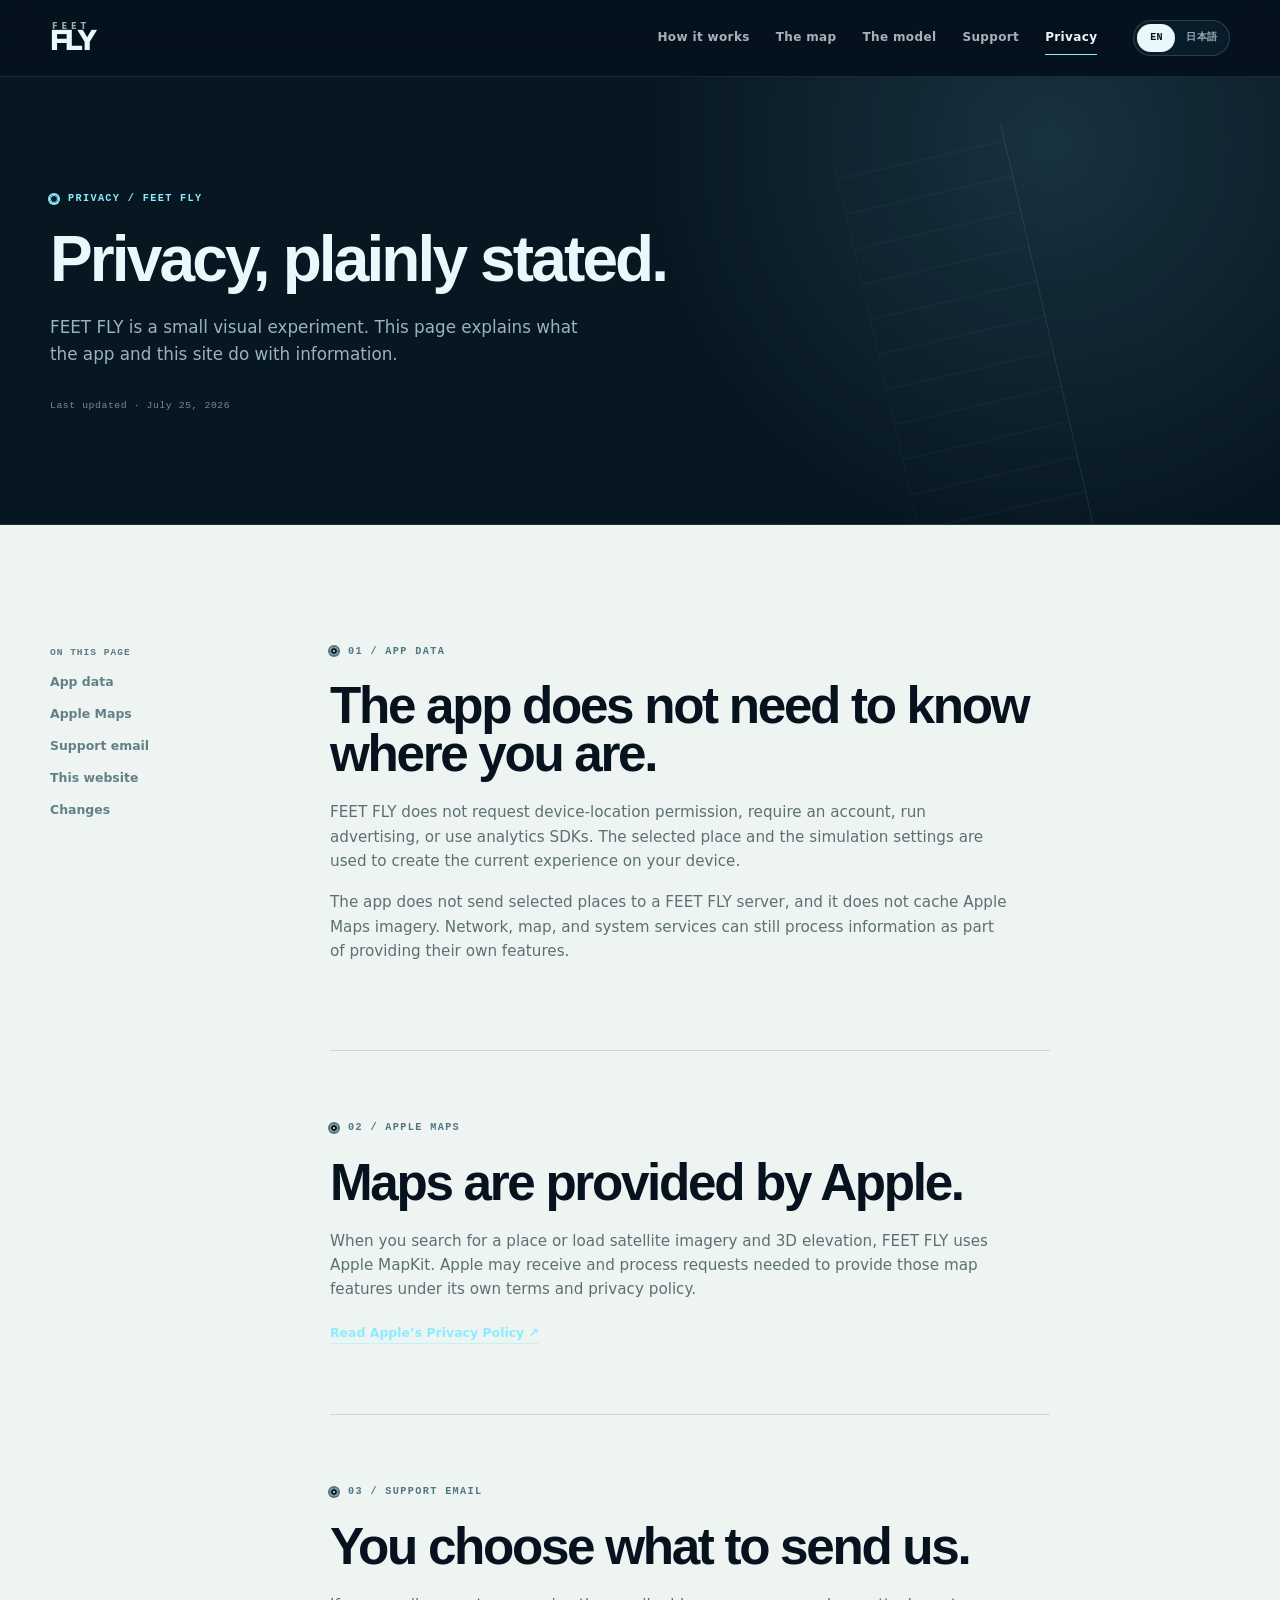
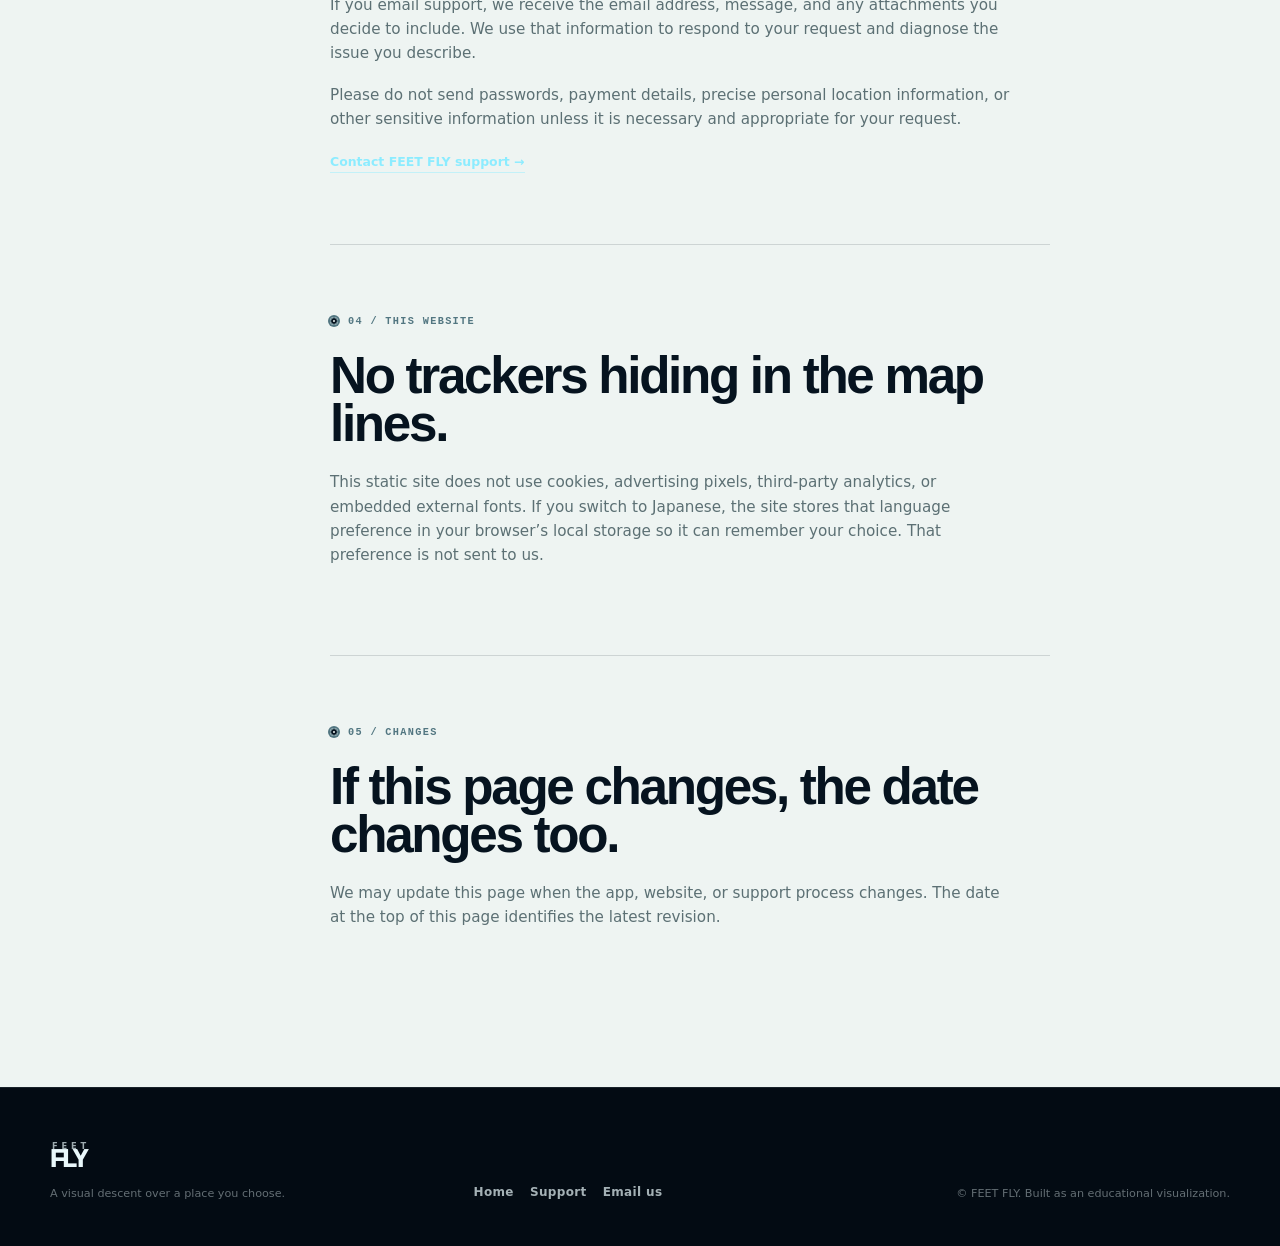
==== commit 91b7cf83: "fix: add privacy link to site navigation" ====
--- a/docs/privacy/index.html
+++ b/docs/privacy/index.html
@@ -20,6 +20,7 @@
         <a href="../#map-driven" data-i18n="common.nav.map">The map</a>
         <a href="../#model" data-i18n="common.nav.model">The model</a>
         <a href="../support/" data-i18n="common.nav.support">Support</a>
+        <a href="../privacy/" class="is-current" aria-current="page" data-i18n="common.nav.privacy">Privacy</a>
       </nav>
       <div class="header-tools">
         <div class="language-switch" role="group" data-i18n-aria-label="common.language" aria-label="Language">
